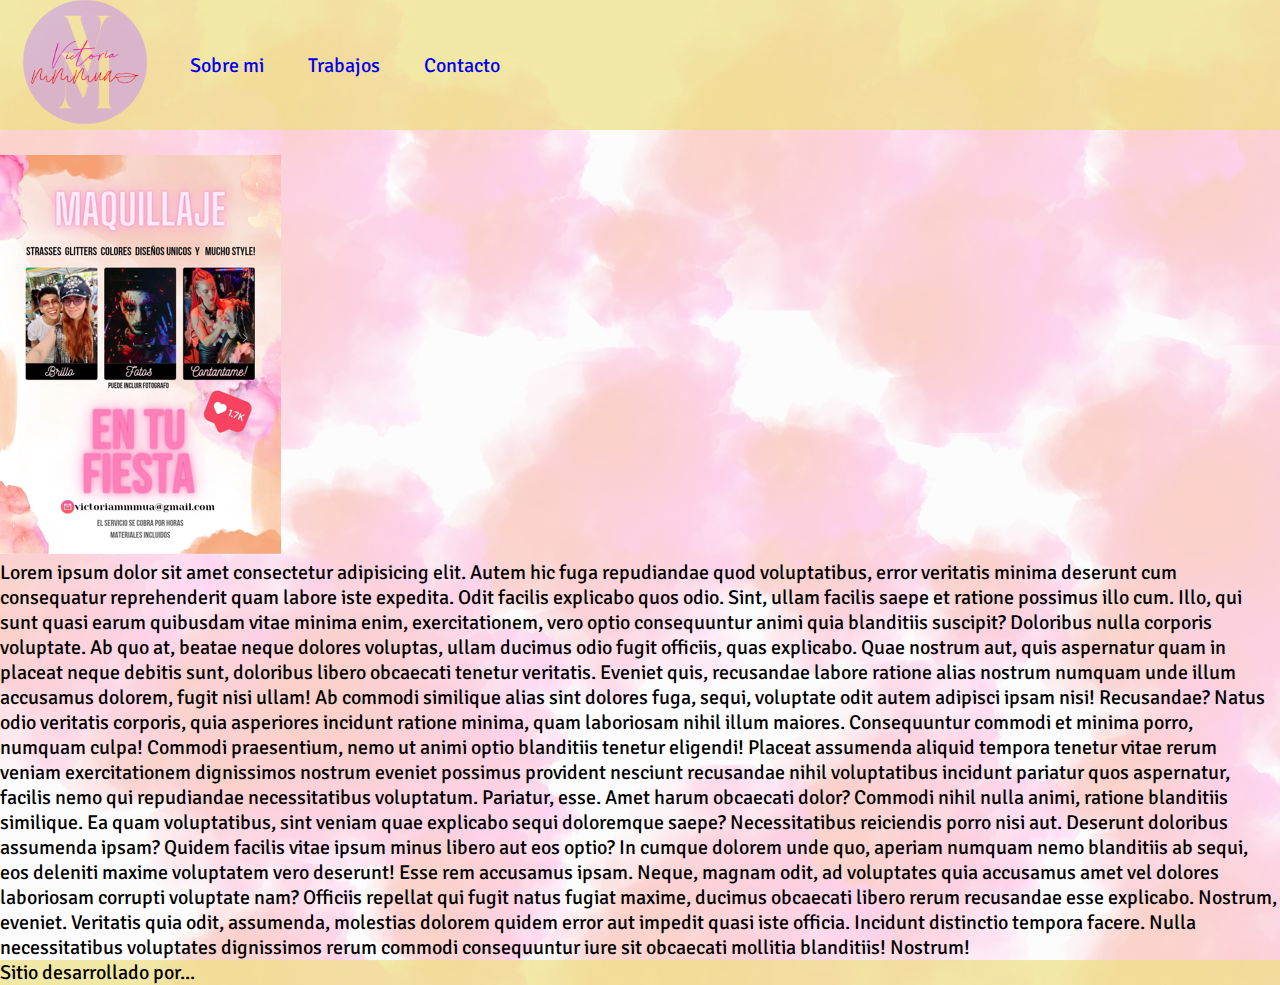
==== Index.html @ 87ef768c "primer repositorio" ====
<!DOCTYPE html>
<html lang="en">
<head>
    <meta charset="UTF-8">
    <meta http-equiv="X-UA-Compatible" content="IE=edge">
    <meta name="viewport" content="width=device-width, initial-scale=1.0">
    <title>Victoria Mmmua</title>
    <link rel="shortcut icon" href="./Images/Flaticon.png" type="image/x-icon">
    <link rel="stylesheet" href="./CSS.css" type="text/css">
    <link rel="preconnect" href="https://fonts.googleapis.com">
    <link rel="preconnect" href="https://fonts.gstatic.com" crossorigin>
    <link href="https://fonts.googleapis.com/css2?family=Signika&display=swap" rel="stylesheet">

</head>
<body>
    <header class="header">

        <div class="logo">
            <img src="./Images/Logo Victoria Mmmua.png" alt="Logo Victoria Mmmua">
        </div>
        <nav>
            <a class="nav-links" href="Sobre mi.html">Sobre mi</a>
            <a class="nav-links" href="Trabajos.html">Trabajos</a>
            <a class="nav-links" href="Contacto.html">Contacto</a>
        </nav>

       
    </header>
    <main>
        <br>
        <img src="Images/Index/Banner landing.PNG" alt="banner">
       <br>
        <p>Lorem ipsum dolor sit amet consectetur adipisicing elit. Autem hic fuga repudiandae quod voluptatibus, error veritatis minima deserunt cum consequatur reprehenderit quam labore iste expedita. Odit facilis explicabo quos odio.
       Sint, ullam facilis saepe et ratione possimus illo cum. Illo, qui sunt quasi earum quibusdam vitae minima enim, exercitationem, vero optio consequuntur animi quia blanditiis suscipit? Doloribus nulla corporis voluptate.
       Ab quo at, beatae neque dolores voluptas, ullam ducimus odio fugit officiis, quas explicabo. Quae nostrum aut, quis aspernatur quam in placeat neque debitis sunt, doloribus libero obcaecati tenetur veritatis.
       Eveniet quis, recusandae labore ratione alias nostrum numquam unde illum accusamus dolorem, fugit nisi ullam! Ab commodi similique alias sint dolores fuga, sequi, voluptate odit autem adipisci ipsam nisi! Recusandae?
       Natus odio veritatis corporis, quia asperiores incidunt ratione minima, quam laboriosam nihil illum maiores. Consequuntur commodi et minima porro, numquam culpa! Commodi praesentium, nemo ut animi optio blanditiis tenetur eligendi!
       Placeat assumenda aliquid tempora tenetur vitae rerum veniam exercitationem dignissimos nostrum eveniet possimus provident nesciunt recusandae nihil voluptatibus incidunt pariatur quos aspernatur, facilis nemo qui repudiandae necessitatibus voluptatum. Pariatur, esse.
       Amet harum obcaecati dolor? Commodi nihil nulla animi, ratione blanditiis similique. Ea quam voluptatibus, sint veniam quae explicabo sequi doloremque saepe? Necessitatibus reiciendis porro nisi aut. Deserunt doloribus assumenda ipsam?
       Quidem facilis vitae ipsum minus libero aut eos optio? In cumque dolorem unde quo, aperiam numquam nemo blanditiis ab sequi, eos deleniti maxime voluptatem vero deserunt! Esse rem accusamus ipsam.
       Neque, magnam odit, ad voluptates quia accusamus amet vel dolores laboriosam corrupti voluptate nam? Officiis repellat qui fugit natus fugiat maxime, ducimus obcaecati libero rerum recusandae esse explicabo. Nostrum, eveniet.
       Veritatis quia odit, assumenda, molestias dolorem quidem error aut impedit quasi iste officia. Incidunt distinctio tempora facere. Nulla necessitatibus voluptates dignissimos rerum commodi consequuntur iure sit obcaecati mollitia blanditiis! Nostrum!</p>
    </main>
    <footer>
                

        </nav>
        <p>Sitio desarrollado por... </p>
    </footer>
    
</body>
</html>
---- CSS.css ----
*{
    margin: 0;
    padding: 0;
    box-sizing: border-box;
    font-family: 'Signika', sans-serif;
    font-size: 20px;
}

.header .logo{
    cursor: pointer;
}

.header{
    background-color: #eee082b4;
    color: black;
    padding:10px, 10%;
    display: flex;
    justify-content:first baseline;
    align-items: center;
    height: 130px;
}

.header .logo img{
    height: 170px;
    width: auto;
    transition: all 0.3s;
}
.header .logo img:hover{
    transform: scale(1.2);
}


.header:visited{
    color:rgb(242, 196, 128);
}
.header:active{
    background-color:rgba(209, 95, 95, 0.74);
}
.header .nav-links{
    display: inline-block;
    padding: 0 20px;
    font-size: 700;
    text-decoration: none;
}
.header .nav-links:hover{
    transform: scale(1.1);
}
body{
  background-image: url('./Images/background.jpg');
}
footer{
    background-color: #eee082b4;
}

footer a{
    text-decoration: none;
    padding: 10px;
}
footer nav{
    display: inline;   
    width: 50%;
    margin: 0 auto;
}
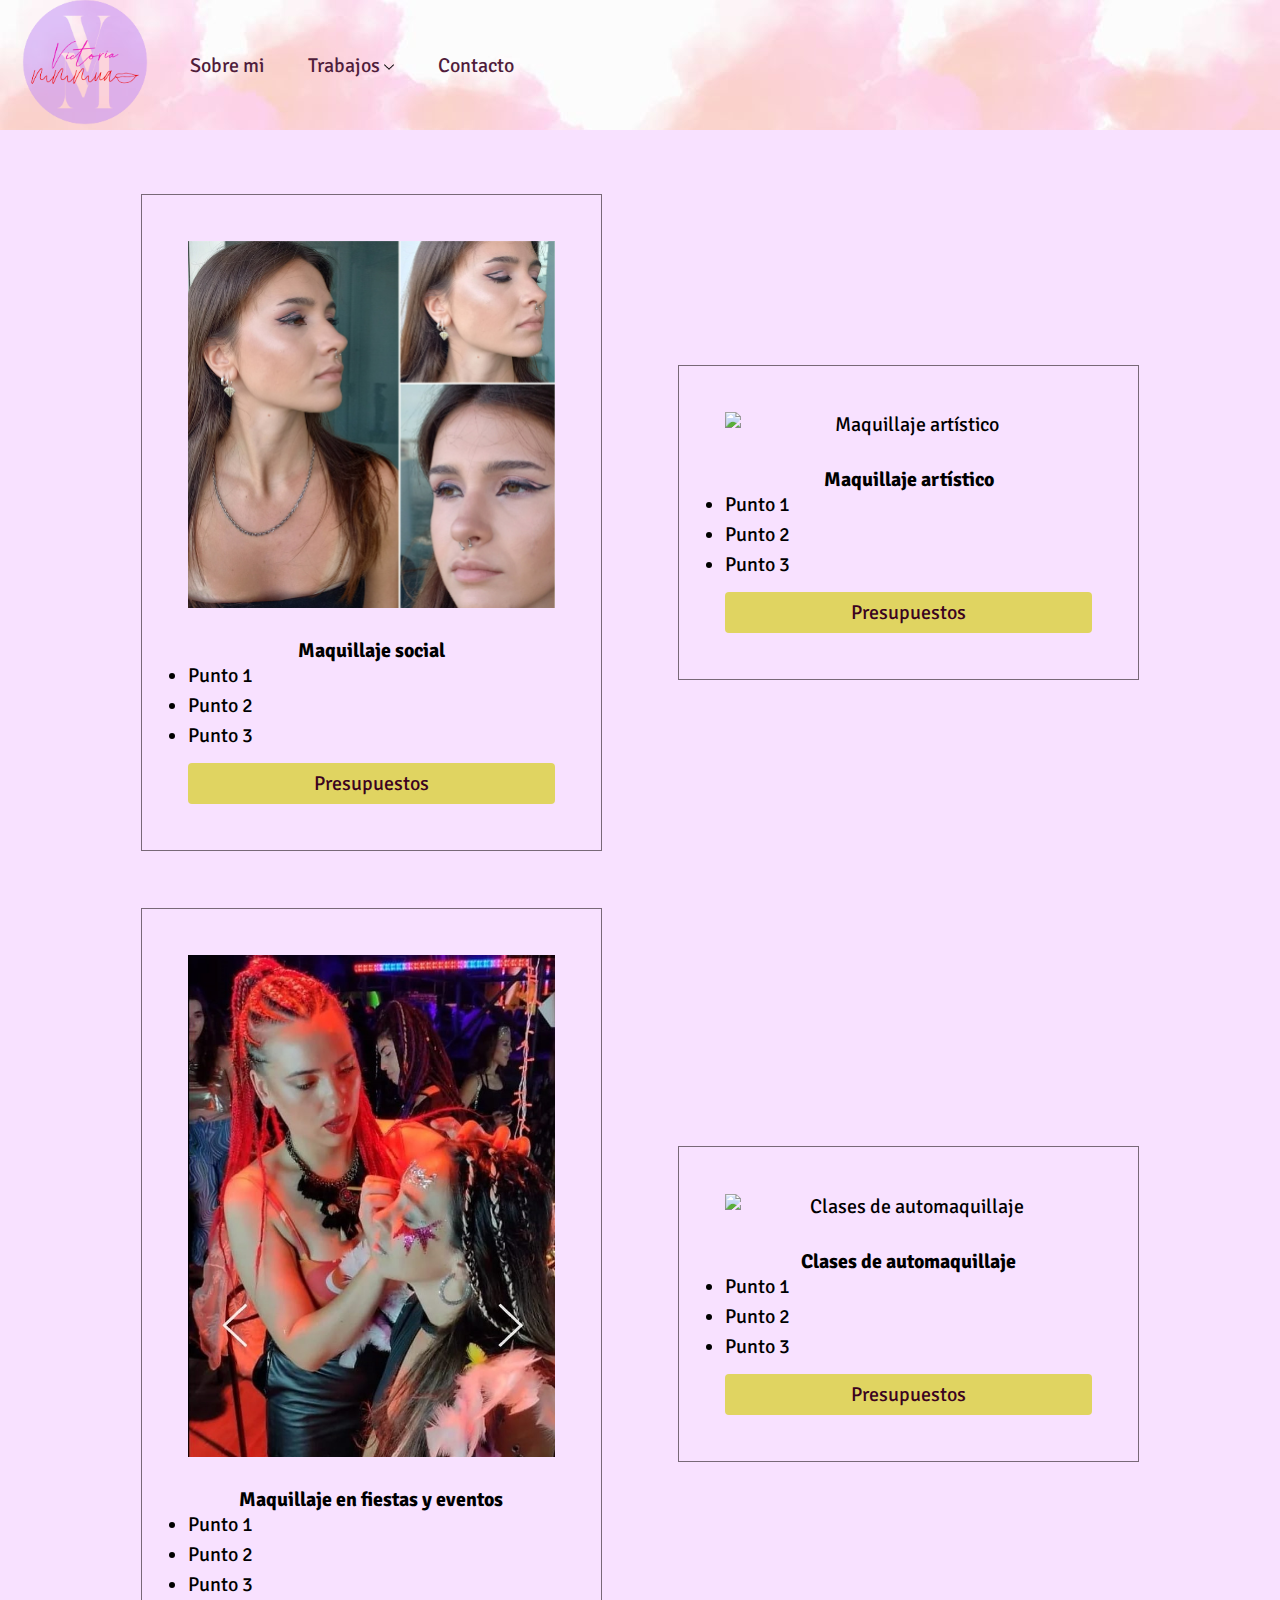
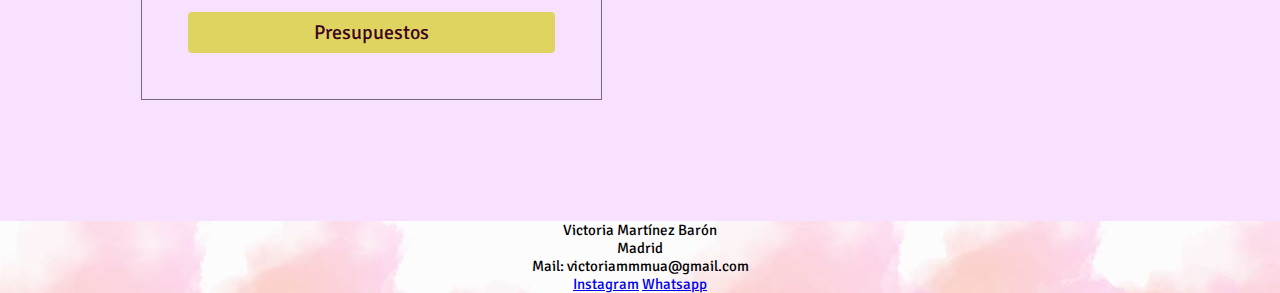
==== commit 646fb19a: "sitio al 22/5" ====
--- a/Index.html
+++ b/Index.html
@@ -7,46 +7,100 @@
     <title>Victoria Mmmua</title>
     <link rel="shortcut icon" href="./Images/Flaticon.png" type="image/x-icon">
     <link rel="stylesheet" href="./CSS.css" type="text/css">
+
     <link rel="preconnect" href="https://fonts.googleapis.com">
     <link rel="preconnect" href="https://fonts.gstatic.com" crossorigin>
-    <link href="https://fonts.googleapis.com/css2?family=Signika&display=swap" rel="stylesheet">
+    <link href="https://fonts.googleapis.com/css2?family=Playfair+Display:ital,wght@1,500&family=Signika&display=swap" rel="stylesheet">
+
+    <link rel="preconnect" href="https://fonts.googleapis.com">
+<link rel="preconnect" href="https://fonts.gstatic.com" crossorigin>
+<link href="https://fonts.googleapis.com/css2?family=Playfair+Display:ital,wght@1,500&family=Signika&display=swap" rel="stylesheet">
 
 </head>
 <body>
     <header class="header">
-
-        <div class="logo">
+        <a class="logo" href="./Index.html">
             <img src="./Images/Logo Victoria Mmmua.png" alt="Logo Victoria Mmmua">
-        </div>
+        </a>
         <nav>
             <a class="nav-links" href="Sobre mi.html">Sobre mi</a>
-            <a class="nav-links" href="Trabajos.html">Trabajos</a>
+            <div class="dropdown">
+                <a class="nav-links" href="./Trabajos.html">Trabajos <img class="img" src="./Images/Trabajos/abajo.png" alt=""> </a>
+                <div class="dropdown-content">
+                    <a href="./Trabajos.html#domicilio">Social</a>
+                    <a href="./Trabajos.html#artistico">Artístico</a>
+                    <a href="./Trabajos.html#cine">Cine</a>
+                    <a href="./Trabajos.html#Teatro" >Teatro</a>
+                    <a href="./Trabajos.html#producciones">Producciones</a>
+                </div>
+            </div>
             <a class="nav-links" href="Contacto.html">Contacto</a>
         </nav>
-
-       
     </header>
     <main>
-        <br>
-        <img src="Images/Index/Banner landing.PNG" alt="banner">
-       <br>
-        <p>Lorem ipsum dolor sit amet consectetur adipisicing elit. Autem hic fuga repudiandae quod voluptatibus, error veritatis minima deserunt cum consequatur reprehenderit quam labore iste expedita. Odit facilis explicabo quos odio.
-       Sint, ullam facilis saepe et ratione possimus illo cum. Illo, qui sunt quasi earum quibusdam vitae minima enim, exercitationem, vero optio consequuntur animi quia blanditiis suscipit? Doloribus nulla corporis voluptate.
-       Ab quo at, beatae neque dolores voluptas, ullam ducimus odio fugit officiis, quas explicabo. Quae nostrum aut, quis aspernatur quam in placeat neque debitis sunt, doloribus libero obcaecati tenetur veritatis.
-       Eveniet quis, recusandae labore ratione alias nostrum numquam unde illum accusamus dolorem, fugit nisi ullam! Ab commodi similique alias sint dolores fuga, sequi, voluptate odit autem adipisci ipsam nisi! Recusandae?
-       Natus odio veritatis corporis, quia asperiores incidunt ratione minima, quam laboriosam nihil illum maiores. Consequuntur commodi et minima porro, numquam culpa! Commodi praesentium, nemo ut animi optio blanditiis tenetur eligendi!
-       Placeat assumenda aliquid tempora tenetur vitae rerum veniam exercitationem dignissimos nostrum eveniet possimus provident nesciunt recusandae nihil voluptatibus incidunt pariatur quos aspernatur, facilis nemo qui repudiandae necessitatibus voluptatum. Pariatur, esse.
-       Amet harum obcaecati dolor? Commodi nihil nulla animi, ratione blanditiis similique. Ea quam voluptatibus, sint veniam quae explicabo sequi doloremque saepe? Necessitatibus reiciendis porro nisi aut. Deserunt doloribus assumenda ipsam?
-       Quidem facilis vitae ipsum minus libero aut eos optio? In cumque dolorem unde quo, aperiam numquam nemo blanditiis ab sequi, eos deleniti maxime voluptatem vero deserunt! Esse rem accusamus ipsam.
-       Neque, magnam odit, ad voluptates quia accusamus amet vel dolores laboriosam corrupti voluptate nam? Officiis repellat qui fugit natus fugiat maxime, ducimus obcaecati libero rerum recusandae esse explicabo. Nostrum, eveniet.
-       Veritatis quia odit, assumenda, molestias dolorem quidem error aut impedit quasi iste officia. Incidunt distinctio tempora facere. Nulla necessitatibus voluptates dignissimos rerum commodi consequuntur iure sit obcaecati mollitia blanditiis! Nostrum!</p>
+
+            <div class="container">
+              <div class="box">
+                <img src="./Images/Trabajos/A domicilio/A domicilio - Victoria Mmmua - 7.PNG" alt="Maquillaje social">
+                <h2>Maquillaje social</h2>
+                <ul>
+                  <li>Punto 1</li>
+                  <li>Punto 2</li>
+                  <li>Punto 3</li>
+                </ul>
+                <a href="pagina-presupuestos.html" class="btn-presupuesto">Presupuestos</a>
+              </div>
+              
+              <div class="box">
+                <img src="ruta-de-la-imagen-artistico.jpg" alt="Maquillaje artístico">
+                <h2>Maquillaje artístico</h2>
+                <ul>
+                  <li>Punto 1</li>
+                  <li>Punto 2</li>
+                  <li>Punto 3</li>
+                </ul>
+                <a href="pagina-presupuestos.html" class="btn-presupuesto">Presupuestos</a>
+              </div>
+              
+              <div class="box">
+                <img src="./Images/Index/Victoria Mmmua - Eventos.jpg" alt="Maquillaje en fiestas y eventos">
+                <h2>Maquillaje en fiestas y eventos</h2>
+                <ul>
+                  <li>Punto 1</li>
+                  <li>Punto 2</li>
+                  <li>Punto 3</li>
+                </ul>
+                <a href="pagina-presupuestos.html" class="btn-presupuesto">Presupuestos</a>
+              </div>
+              
+              <div class="box">
+                <img src="ruta-de-la-imagen-clases.jpg" alt="Clases de automaquillaje">
+                <h2>Clases de automaquillaje</h2>
+                <ul>
+                  <li>Punto 1</li>
+                  <li>Punto 2</li>
+                  <li>Punto 3</li>
+                </ul>
+                <a href="pagina-presupuestos.html" class="btn-presupuesto">Presupuestos</a>
+              </div>
+            </div>
+
+          
     </main>
     <footer>
-                
-
-        </nav>
-        <p>Sitio desarrollado por... </p>
-    </footer>
+      <div>
+          <p class="firma">Victoria Martínez Barón
+              <br>
+              Madrid
+              <br>
+              Mail: victoriammmua@gmail.com
+          </p>
+          <nav  class="firma">
+          <a href="https://www.instagram.com/victoriammmua/?igshid=NTc4MTIwNjQ2YQ%3D%3D"  class="firma">Instagram</a>
+          <a href="./https://api.whatsapp.com/send?phone=34671219505&text=Hola!%20Necesito%20el%20presupuesto%20de%20mi%20maquillaje%20y%20peinado"  class="firma">Whatsapp</a>
+          </nav>
+      </div>
+  </footer>
     
 </body>
 </html>--- a/CSS.css
+++ b/CSS.css
@@ -12,7 +12,8 @@
 }
 
 .header{
-    background-color: #eee082b4;
+    background-image: url('./Images/background.jpg');
+    
     color: black;
     padding:10px, 10%;
     display: flex;
@@ -20,6 +21,7 @@
     align-items: center;
     height: 130px;
 }
+
 
 .header .logo img{
     height: 170px;
@@ -32,34 +34,265 @@
 
 
 .header:visited{
-    color:rgb(242, 196, 128);
+    color:rgb(12, 11, 12);
 }
 .header:active{
-    background-color:rgba(209, 95, 95, 0.74);
+    background-color:rgba(5, 2, 2, 0.445);
 }
 .header .nav-links{
     display: inline-block;
     padding: 0 20px;
     font-size: 700;
     text-decoration: none;
+    color: rgb(80, 29, 60);
+}
+.header .nav-links .img{
+    height: 10px;
+    width: 10px;
 }
 .header .nav-links:hover{
     transform: scale(1.1);
 }
+
+/* desplegable de trabajos:*/
+.header .dropdown {
+    position: relative;
+    display: inline-block;
+}
+
+.header .dropdown-content {
+    display: none;
+    position: absolute;
+    background-color: #f9f9f9;
+    min-width: 160px;
+    box-shadow: 0 8px 16px 0 rgba(0,0,0,0.2);
+    z-index: 1;
+}
+
+.header .dropdown:hover .dropdown-content {
+    display: block;
+}
+
+.header .dropdown-content a {
+    color: black;
+    padding: 12px 16px;
+    text-decoration: none;
+    display: block;
+}
+
+.header .dropdown-content a:hover {
+    background-color: #f1f1f1;
+}
+
+
+
+
 body{
-  background-image: url('./Images/background.jpg');
+
+  background-color: #f5d5ffb4;
 }
 footer{
-    background-color: #eee082b4;
-}
-
-footer a{
+    background-image: url('./Images/background.jpg');
+    width: 100%;
+    margin: 0% auto;
+}
+/* cajas del index*/
+.container {
+    display: flex;
+    flex-wrap: wrap;
+    justify-content:space-evenly;
+    align-items:center;
+    padding: 5%;
+    
+  }
+  
+  .box {
+    width: calc(50% - 10%); 
+    margin-bottom: 5%;
+    border: 1.5px solid #08000088;
+    padding: 4%;
+    text-align: center;
+    display: flex;
+    flex-direction: column;
+  }
+  
+  @media (max-width: 768px) {
+    .box {
+      width: 100%;
+    }
+  }
+  
+  
+  .box img {
+    width: 100%;
+    height: auto;
+    object-fit: cover;
+    margin-bottom: 30px;
+  }
+  
+ 
+  .box ul {
+    text-align: left;
+    margin-bottom: 10px;
+  }
+  
+  .box ul li {
+    margin-bottom: 5px;
+  }
+  
+  .btn-presupuesto {
+    display: inline-block;
+    padding: 8px 16px;
+    background-color: #e0d461;
+    color: #3b031f;
     text-decoration: none;
+    border-radius: 4px;
+    transition: transform 0.3s;
+  }
+  
+  .btn-presupuesto:hover {
+    transform: scale(1.1);
+  }
+  
+
+   /*trabajos */
+.layout-container{
+    display: flex;
+    flex-direction: column;
+   }
+
+.domicilio{
+    display: flex;
+    justify-content: space-evenly;
+    padding: 6% 10% 5% 10%;
+    width: 100%;
+}
+
+.artistico{
+    display: flex;
+    justify-content: space-evenly;
+    padding: 6% 10% 5% 10%;
+    width: 100%;
+}
+
+.descripción{
+    text-align: justify;
+    padding: 0% 10% 0% 10%;
+    margin: auto;
+}
+.progresión{
+    display: flex;
+    justify-content: space-evenly;
+    padding: 6% 10% 5% 10%;
+}
+.teatro{
+    display: flex;
+    justify-content: space-evenly;
+    padding: 6% 10% 5% 10%;
+    width: 100%;
+}
+
+.producción{
+    display: flex;
+    justify-content: space-evenly;
+    padding: 6% 10% 5% 10%;
+}
+
+.fieras{
+    display: flex;
+    justify-content: space-evenly;
+    padding: 6% 10% 8% 10%;
+}
+
+.carousel {
+  width: 100%;
+  overflow: hidden;
+}
+
+.carousel-inner {
+  display: flex;
+  padding-left: 80px;
+  transition: transform 0.5s ease-in-out;
+}
+
+.slider-item{
+    width: 350px;
+    height: 350px;
+    display: none;
+}
+.slider-item:hover{
+    transform: scale(1.3);
+}
+
+.botón{
+    background-color: white;
+    border: 0px;
+    float: right;
+}
+
+.botón:hover{
+    transform: scale(1.1);
+}
+
+.next{
+    width: 25px;
+    height: auto;
+}
+
+.carousel-inner img.active {
+  display: block;
+}
+
+
+
+/* grid de página SObre MI*/
+.grid-layout{
+    height: auto;
+    width: auto;
+    display: grid;
+    grid-template-areas: 'encabezado encabezado encabezado'
+                         'sobre sobre foto';
+    grid-template-columns: repeat(auto-fill, minmax(20rem, 1fr));
+}
+
+.encabezado{
+    grid-area: encabezado;
+    padding: 70px;
+    text-align: center;
+}
+
+.sobre-mi{
+grid-area: sobre;
+padding: 5%;
+text-align:left;
+}
+.foto{
+    grid-area: foto;
+    display: flex;
+    justify-content:center;
     padding: 10px;
-}
-footer nav{
-    display: inline;   
-    width: 50%;
-    margin: 0 auto;
-}
-
+    margin: auto;
+}
+.sobreimg{
+    width: auto;
+    height: 530px ;
+    display: block;
+    margin: auto;
+    position: relative;
+}
+
+
+h3 {
+    font-family: 'Signika', sans-serif;
+    line-height: 30px;
+    font-style:oblique;
+    
+}
+
+/* Footer*/
+.firma{
+    
+font-family: 'Signika', sans-serif;
+    font-size: 15px;
+    text-align: center;
+}
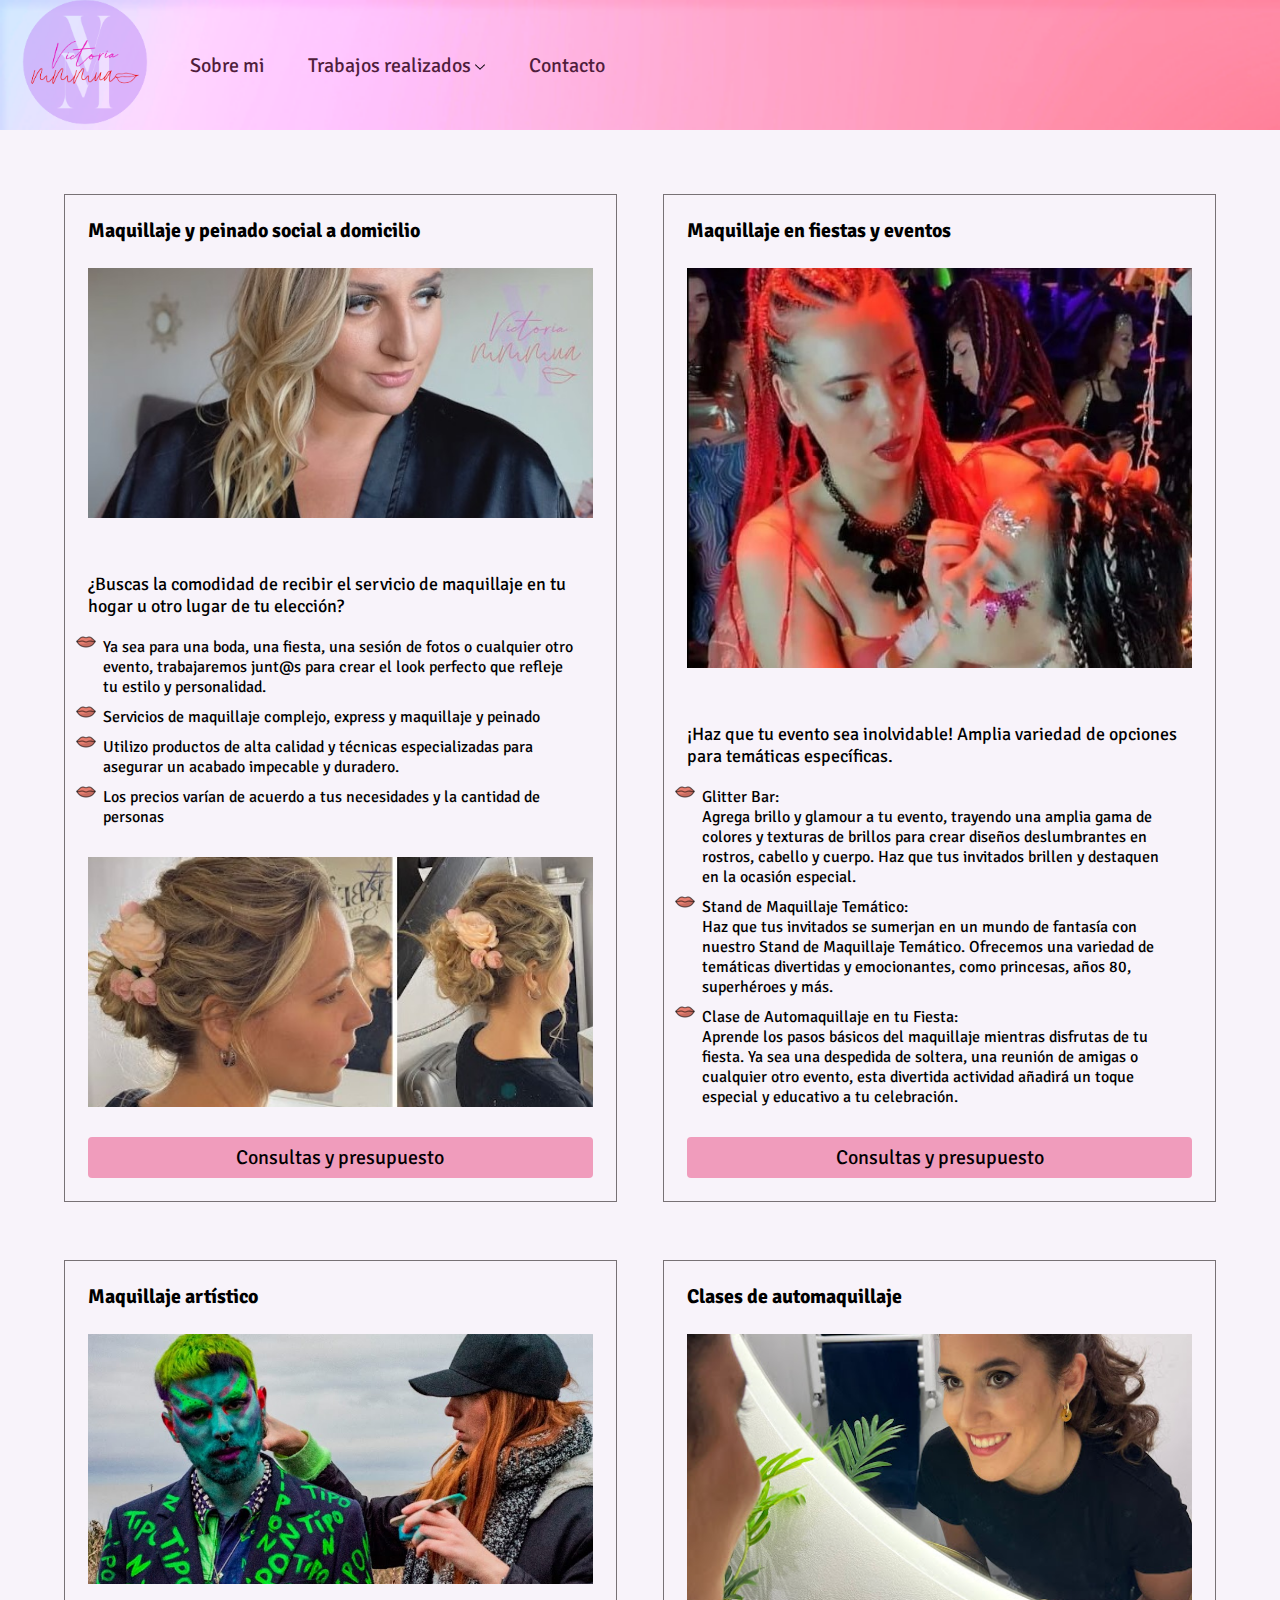
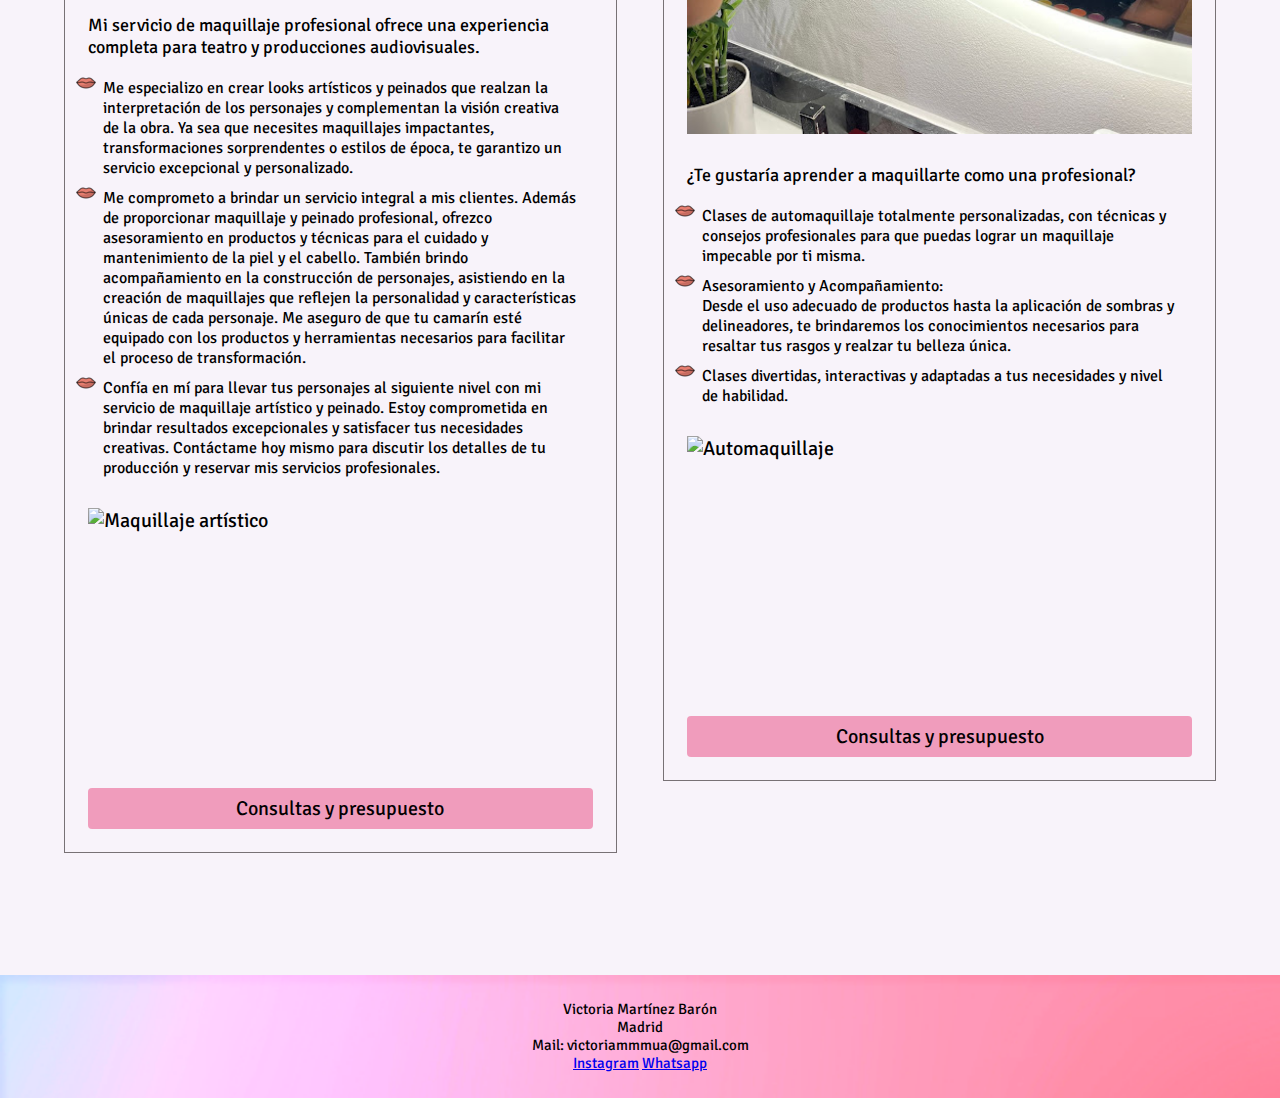
==== commit 6b329fbf: "Sitio con index completo y contacto" ====
--- a/Index.html
+++ b/Index.html
@@ -25,7 +25,7 @@
         <nav>
             <a class="nav-links" href="Sobre mi.html">Sobre mi</a>
             <div class="dropdown">
-                <a class="nav-links" href="./Trabajos.html">Trabajos <img class="img" src="./Images/Trabajos/abajo.png" alt=""> </a>
+                <a class="nav-links" href="./Trabajos.html">Trabajos realizados <img class="img" src="./Images/Trabajos/abajo.png" alt=""> </a>
                 <div class="dropdown-content">
                     <a href="./Trabajos.html#domicilio">Social</a>
                     <a href="./Trabajos.html#artistico">Artístico</a>
@@ -41,48 +41,74 @@
 
             <div class="container">
               <div class="box">
-                <img src="./Images/Trabajos/A domicilio/A domicilio - Victoria Mmmua - 7.PNG" alt="Maquillaje social">
-                <h2>Maquillaje social</h2>
+                <h2>Maquillaje y peinado social a domicilio</h2>
+                <br>
+                <img src="./Images/Index/social.jpg" alt="Maquillaje social">
+                <br>               
+                <p>¿Buscas la comodidad de recibir el servicio de maquillaje en tu hogar u otro lugar de tu elección?</p>
                 <ul>
-                  <li>Punto 1</li>
-                  <li>Punto 2</li>
-                  <li>Punto 3</li>
+                  <li>Ya sea para una boda, una fiesta, una sesión de fotos o cualquier otro evento, trabajaremos junt@s para crear el look perfecto que refleje tu estilo y personalidad.</li>
+                  <li>Servicios de maquillaje complejo, express y maquillaje y peinado</li>
+                  <li>Utilizo productos de alta calidad y técnicas especializadas para asegurar un acabado impecable y duradero.</li>
+                  <li>Los precios varían de acuerdo a tus necesidades y la cantidad de personas</li>
                 </ul>
-                <a href="pagina-presupuestos.html" class="btn-presupuesto">Presupuestos</a>
+                <img src="./Images/Index/peinado.jpg" alt="Maquillaje social">
+                <a href="pagina-presupuestos.html" class="btn-presupuesto">Consultas y presupuesto</a>
+              </div>
+
+              <div class="box">
+                <h2>Maquillaje en fiestas y eventos</h2>
+                <br>
+                <img class="foto2" src="./Images/Index/Victoria Mmmua - Eventos.jpg" alt="Maquillaje en fiestas y eventos">
+                <br>
+                <p>¡Haz que tu evento sea inolvidable! Amplia variedad de opciones para temáticas específicas. </p>
+                <ul>
+                  <li>Glitter Bar: <br>
+                  Agrega brillo y glamour a tu evento, trayendo una amplia gama de colores y texturas de brillos para crear diseños deslumbrantes en rostros, cabello y cuerpo. Haz que tus invitados brillen y destaquen en la ocasión especial.</li>
+                  <li>Stand de Maquillaje Temático: <br>
+                    Haz que tus invitados se sumerjan en un mundo de fantasía con nuestro Stand de Maquillaje Temático. Ofrecemos una variedad de temáticas divertidas y emocionantes, como princesas, años 80, superhéroes y más.</li>
+                  <li>Clase de Automaquillaje en tu Fiesta: <br>
+                    Aprende los pasos básicos del maquillaje mientras disfrutas de tu fiesta. Ya sea una despedida de soltera, una reunión de amigas o cualquier otro evento, esta divertida actividad añadirá un toque especial y educativo a tu celebración.</li>
+                </ul>
+                <a href="pagina-presupuestos.html" class="btn-presupuesto">Consultas y presupuesto</a>
               </div>
               
               <div class="box">
-                <img src="ruta-de-la-imagen-artistico.jpg" alt="Maquillaje artístico">
                 <h2>Maquillaje artístico</h2>
+                <br>
+                <img src="./Images/Index/artístico.jpg" alt="Maquillaje artístico">
+                <p>Mi servicio de maquillaje profesional ofrece una experiencia completa para teatro y producciones audiovisuales.</p>
                 <ul>
-                  <li>Punto 1</li>
-                  <li>Punto 2</li>
-                  <li>Punto 3</li>
+                  <li>Me especializo en crear looks artísticos y peinados que realzan la interpretación de los personajes y complementan la visión creativa de la obra. Ya sea que necesites maquillajes impactantes, transformaciones sorprendentes o estilos de época, te garantizo un servicio excepcional y personalizado.</li>
+                  <li>Me comprometo a brindar un servicio integral a mis clientes. Además de proporcionar maquillaje y peinado profesional, ofrezco asesoramiento en productos y técnicas para el cuidado y mantenimiento de la piel y el cabello. También brindo acompañamiento en la construcción de personajes, asistiendo en la creación de maquillajes que reflejen la personalidad y características únicas de cada personaje. Me aseguro de que tu camarín esté equipado con los productos y herramientas necesarios para facilitar el proceso de transformación.</li>
+                  <li>Confía en mí para llevar tus personajes al siguiente nivel con mi servicio de maquillaje artístico y peinado. Estoy comprometida en brindar resultados excepcionales y satisfacer tus necesidades creativas. Contáctame hoy mismo para discutir los detalles de tu producción y reservar mis servicios profesionales.</li>
                 </ul>
-                <a href="pagina-presupuestos.html" class="btn-presupuesto">Presupuestos</a>
+                <img src="./Images/Index/artístico2.jpg" alt="Maquillaje artístico">
+
+                <a href="pagina-presupuestos.html" class="btn-presupuesto">Consultas y presupuesto</a>
               </div>
+
               
               <div class="box">
-                <img src="./Images/Index/Victoria Mmmua - Eventos.jpg" alt="Maquillaje en fiestas y eventos">
-                <h2>Maquillaje en fiestas y eventos</h2>
+
+                <h2>Clases de automaquillaje</h2>
+                <br>
+                <img class="foto2" src="./Images/Index/clase automaquillaje.jpg" alt="Clases de automaquillaje">
+                
+                <p>¿Te gustaría aprender a maquillarte como una profesional? </p>
                 <ul>
-                  <li>Punto 1</li>
-                  <li>Punto 2</li>
-                  <li>Punto 3</li>
+                  <li>Clases de automaquillaje totalmente personalizadas, con técnicas y consejos profesionales para que puedas lograr un maquillaje impecable por ti misma.</li>
+                  <li>Asesoramiento y Acompañamiento:
+                    <br>
+                    Desde el uso adecuado de productos hasta la aplicación de sombras y delineadores, te brindaremos los conocimientos necesarios para resaltar tus rasgos y realzar tu belleza única.</li>
+                  <li>Clases divertidas, interactivas y adaptadas a tus necesidades y nivel de habilidad.</li>
                 </ul>
-                <a href="pagina-presupuestos.html" class="btn-presupuesto">Presupuestos</a>
+                <img src="./Images/Index/artístico2.jpg" alt="Automaquillaje">
+
+                <a href="pagina-presupuestos.html" class="btn-presupuesto">Consultas y presupuesto</a>
               </div>
+
               
-              <div class="box">
-                <img src="ruta-de-la-imagen-clases.jpg" alt="Clases de automaquillaje">
-                <h2>Clases de automaquillaje</h2>
-                <ul>
-                  <li>Punto 1</li>
-                  <li>Punto 2</li>
-                  <li>Punto 3</li>
-                </ul>
-                <a href="pagina-presupuestos.html" class="btn-presupuesto">Presupuestos</a>
-              </div>
             </div>
 
           
--- a/CSS.css
+++ b/CSS.css
@@ -7,12 +7,12 @@
     font-size: 20px;
 }
 
-.header .logo{
-    cursor: pointer;
-}
 
 .header{
-    background-image: url('./Images/background.jpg');
+    background-image: url('./Images/backgound.PNG');
+    background-repeat: no-repeat;
+    background-size: 100%;
+
     
     color: black;
     padding:10px, 10%;
@@ -54,7 +54,8 @@
     transform: scale(1.1);
 }
 
-/* desplegable de trabajos:*/
+/* barra navegación - desplegable de trabajos:*/
+
 .header .dropdown {
     position: relative;
     display: inline-block;
@@ -63,7 +64,7 @@
 .header .dropdown-content {
     display: none;
     position: absolute;
-    background-color: #f9f9f9;
+    background-color: #f8c1e3;
     min-width: 160px;
     box-shadow: 0 8px 16px 0 rgba(0,0,0,0.2);
     z-index: 1;
@@ -81,51 +82,67 @@
 }
 
 .header .dropdown-content a:hover {
-    background-color: #f1f1f1;
+    background-color: #fbf2fc;
 }
 
 
 
 
 body{
-
-  background-color: #f5d5ffb4;
+    background-color: #f8f3fa;
+
 }
 footer{
-    background-image: url('./Images/background.jpg');
+    background-image: url('./Images/backgound.PNG');
+    background-repeat: no-repeat;
+    background-size: 100%;
     width: 100%;
     margin: 0% auto;
-}
+    padding: 2%;
+}
+
+/* Footer*/
+.firma{
+    
+    font-family: 'Signika', sans-serif;
+        font-size: 15px;
+        text-align: center;
+    }
+
+    
 /* cajas del index*/
 .container {
     display: flex;
     flex-wrap: wrap;
-    justify-content:space-evenly;
-    align-items:center;
+    justify-content:space-between;
+    align-items:flex-start;
     padding: 5%;
     
   }
   
   .box {
-    width: calc(50% - 10%); 
+    width: calc(50% - 2%); 
+    height: auto;
     margin-bottom: 5%;
     border: 1.5px solid #08000088;
-    padding: 4%;
-    text-align: center;
+    padding: 2%;
+    text-align: left;
     display: flex;
     flex-direction: column;
   }
   
-  @media (max-width: 768px) {
-    .box {
-      width: 100%;
-    }
-  }
+
   
   
   .box img {
-    width: 100%;
-    height: auto;
+    width: auto;
+    height: 250px;
+    object-fit: cover;
+    margin-bottom: 30px;
+  }
+  .box .foto2{
+    width: auto;
+    height: 400px;
     object-fit: cover;
     margin-bottom: 30px;
   }
@@ -136,15 +153,22 @@
     margin-bottom: 10px;
   }
   
+  .box p{
+    font-size: 18px;
+  }
+
   .box ul li {
     margin-bottom: 5px;
-  }
-  
+    font-size: 16px;
+  }
+  .box a{
+    text-align: center;
+  }
   .btn-presupuesto {
     display: inline-block;
     padding: 8px 16px;
-    background-color: #e0d461;
-    color: #3b031f;
+    background-color: #f09cbc;
+    color: #030002;
     text-decoration: none;
     border-radius: 4px;
     transition: transform 0.3s;
@@ -156,6 +180,8 @@
   
 
    /*trabajos */
+
+
 .layout-container{
     display: flex;
     flex-direction: column;
@@ -219,6 +245,8 @@
     width: 350px;
     height: 350px;
     display: none;
+    cursor:pointer;
+
 }
 .slider-item:hover{
     transform: scale(1.3);
@@ -246,13 +274,14 @@
 
 
 /* grid de página SObre MI*/
+
+
 .grid-layout{
-    height: auto;
-    width: auto;
+
     display: grid;
-    grid-template-areas: 'encabezado encabezado encabezado'
-                         'sobre sobre foto';
-    grid-template-columns: repeat(auto-fill, minmax(20rem, 1fr));
+    grid-template-areas: 'encabezado encabezado'
+                        'sobre foto';
+    grid-template-columns: 2fr 1fr;
 }
 
 .encabezado{
@@ -279,6 +308,7 @@
     display: block;
     margin: auto;
     position: relative;
+    padding-bottom: 5%;
 }
 
 
@@ -289,10 +319,258 @@
     
 }
 
-/* Footer*/
-.firma{
-    
-font-family: 'Signika', sans-serif;
-    font-size: 15px;
-    text-align: center;
-}
+h4{
+    line-height: 25px;
+    font-style:normal;
+    font-weight: lighter;
+}
+
+ul{
+    padding: 3%;
+    list-style-image: url(./Images/Flaticon\ -\ pequeño.png)
+}
+
+
+/*Página con formulario de contacto*/
+.form-group {
+    margin-bottom: 20px;
+  }
+  
+  label {
+    display: block;
+    font-weight: bold;
+  }
+  
+  input,
+  textarea {
+    width: 100%;
+    padding: 10px;
+    border: 1px solid #ccc;
+    border-radius: 4px;
+  }
+  
+  button {
+    background-color: #4CAF50;
+    color: white;
+    padding: 10px 20px;
+    border: none;
+    border-radius: 4px;
+    cursor: pointer;
+  }
+  
+
+
+/* Estilos generales para otros tamaños de pantalla */
+/* ... */
+     /* Estilos para dispositivos móviles */
+    @media (max-width: 768px) {
+        /*Cajas de producto del Index*/
+
+        .box {
+            width: 90%;
+          }
+          .box ul {
+            text-align: left;
+            margin-bottom: 10px;
+            margin-left: 5px;
+          }
+
+         /*trabajos */
+        .layout-container{
+            display: flex;
+            flex-direction: column;
+            padding: 5px;
+        }
+
+        .descripción{
+            text-align: justify;
+            padding: 3%;
+            margin: 0%;
+            font-size: 15px;
+        }
+        .domicilio{
+            display: flex;
+            flex-direction: column;
+            justify-content:space-evenly;
+            padding: 3px;
+            width: 100%;
+        }
+
+        .artistico{
+            display: flex;
+            flex-direction: column;
+            justify-content:space-evenly;
+            padding: 3px;
+            width: 100%;
+        }
+
+
+        .progresión{
+            display: flex;
+            flex-direction: column;
+            justify-content:space-evenly;
+            padding: 3px;
+            width: 100%;
+        }
+        .teatro{
+            display: flex;
+            flex-direction: column;
+            justify-content:space-evenly;
+            padding: 3px;
+            width: 100%;
+        }
+
+        .producción{
+            display: flex;
+            flex-direction: column;
+            justify-content:space-evenly;
+            padding: 3px;
+            width: 100%;
+        }
+
+        .fieras{
+            display: flex;
+            flex-direction: column;
+            justify-content:space-evenly;
+            padding: 3px;
+            width: 100%;
+        }
+
+
+        .slider-item{
+            width: 350px;
+            height: 350px;
+            display: none;
+        }
+
+        .carousel-inner {
+            display: flex;
+            justify-content: center;
+            transition: transform 0.5s ease-in-out;
+            padding: 0%;
+        }
+        .slider-item:hover{
+            transform:none;
+        }
+    
+        /* grid area de página SObre Mi*/
+        .grid-layout{
+            display: flex;
+            flex-direction: column;
+        }
+
+        }
+
+/* Estilos para tablets */
+@media (min-width: 769px) and (max-width: 1024px) {
+ 
+ 
+ 
+    /*trabajos */
+
+
+    .layout-container{
+        display: flex;
+        flex-direction: column;
+        padding: 4%;
+    }
+
+    .descripción{
+        text-align: justify;
+        padding: 4%;
+        font-size: 15px;
+    }
+    .domicilio{
+        display: flex;
+        justify-content:space-evenly;
+        padding: 3px ;
+        width: 100%;
+    }
+
+    .artistico{
+        display: flex;
+        justify-content: space-evenly;
+        padding: 3px;
+        width: 100%;
+    }
+
+
+    .progresión{
+        display: flex;
+        justify-content: space-evenly;
+        padding: 3px;
+    }
+    .teatro{
+        display: flex;
+        justify-content: space-evenly;
+        padding: 3px;
+        width: 100%;
+    }
+
+    .producción{
+        display: flex;
+        justify-content: space-evenly;
+        padding: 3px;
+    }
+
+    .fieras{
+        display: flex;
+        justify-content: space-evenly;
+        padding: 3px;
+    }
+
+
+    .slider-item{
+        width: 300px;
+        height: 300px;
+        display: none;
+    }
+
+    .slider-item:hover{
+        transform:none;
+    }
+
+
+    /* grid de página SObre MI*/
+    .grid-layout{
+        display: grid;
+        grid-template-areas: 'encabezado encabezado'
+                            'sobre foto';
+        grid-template-columns: 2fr 1fr;
+    }
+    
+
+    .encabezado{
+        grid-area: encabezado;
+        padding: 2%;
+        text-align: center;
+        width: 100%;
+        height: auto;
+    }
+
+    .sobre-mi{
+    grid-area: sobre;
+    padding: 5%;
+    text-align:left;
+    }
+    .foto{
+        grid-area: foto;
+        display: flex;
+        justify-content:center;
+        padding: 10px;
+        margin: auto;
+    }
+    .sobreimg{
+        width: auto;
+        height: 530px ;
+        display: block;
+        margin: auto;
+        position: relative;
+    }
+
+        }
+        
+/* Estilos para pantallas de escritorio */
+@media (min-width: 1025px) {
+/* Estilos específicos para pantallas de escritorio */
+}
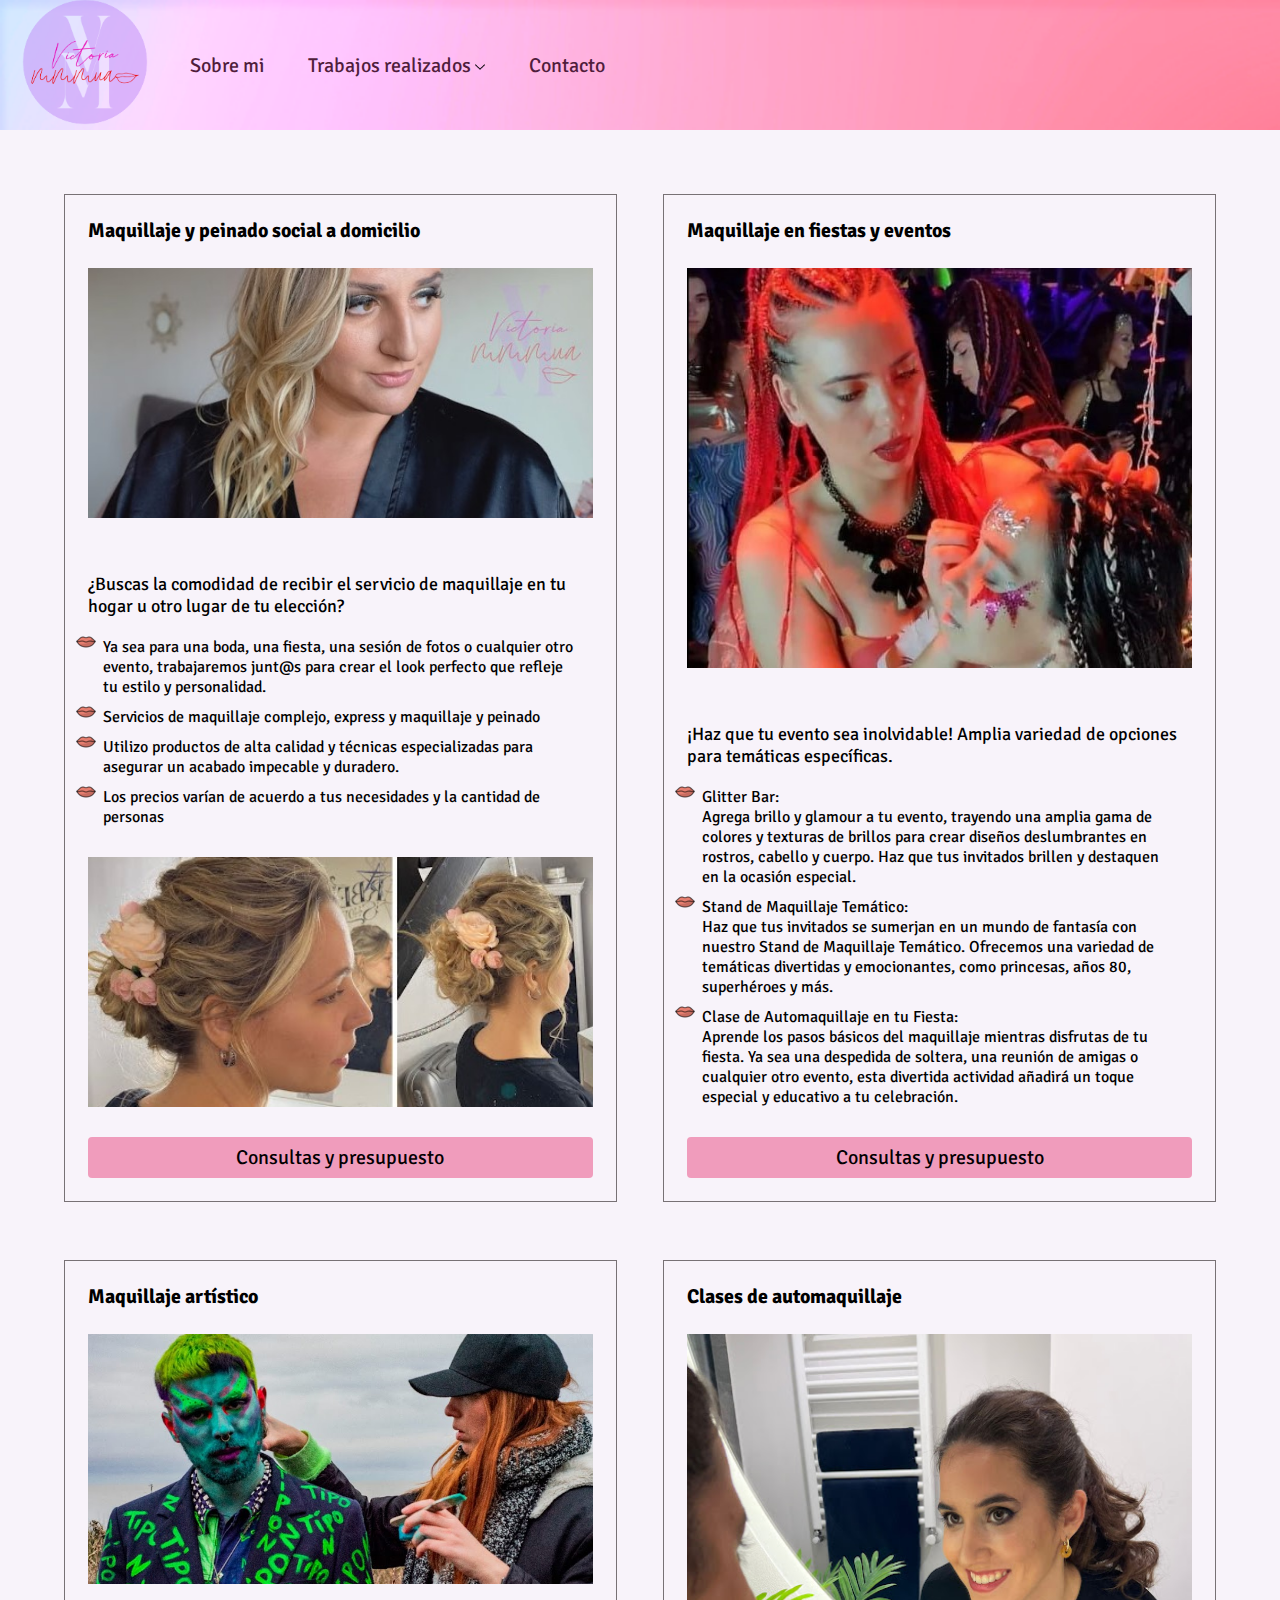
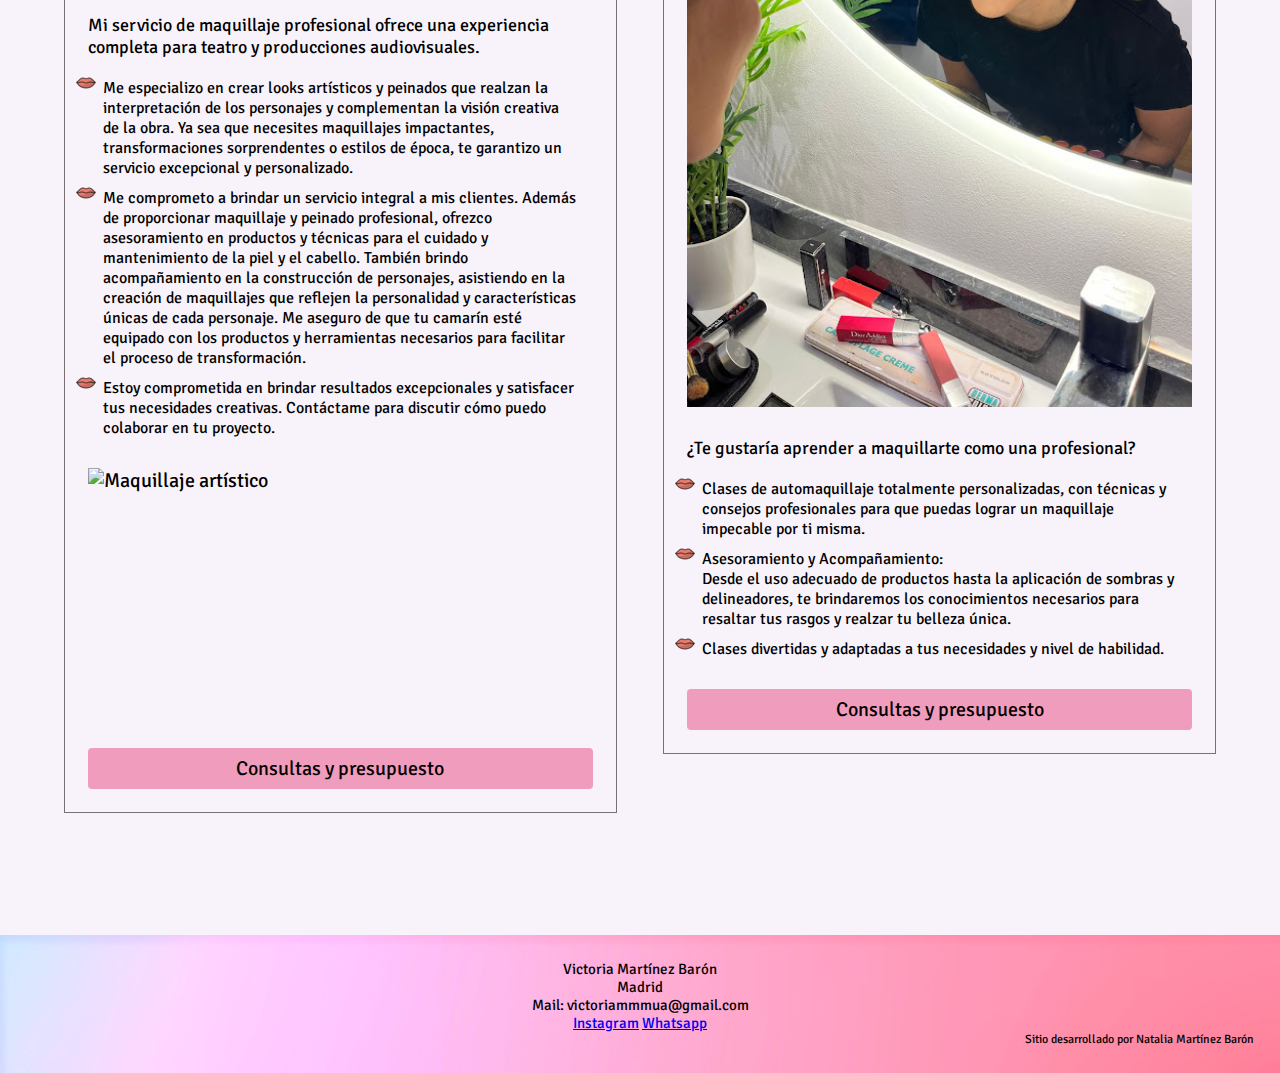
==== commit 3c5eebc9: "Final?" ====
--- a/Index.html
+++ b/Index.html
@@ -81,7 +81,7 @@
                 <ul>
                   <li>Me especializo en crear looks artísticos y peinados que realzan la interpretación de los personajes y complementan la visión creativa de la obra. Ya sea que necesites maquillajes impactantes, transformaciones sorprendentes o estilos de época, te garantizo un servicio excepcional y personalizado.</li>
                   <li>Me comprometo a brindar un servicio integral a mis clientes. Además de proporcionar maquillaje y peinado profesional, ofrezco asesoramiento en productos y técnicas para el cuidado y mantenimiento de la piel y el cabello. También brindo acompañamiento en la construcción de personajes, asistiendo en la creación de maquillajes que reflejen la personalidad y características únicas de cada personaje. Me aseguro de que tu camarín esté equipado con los productos y herramientas necesarios para facilitar el proceso de transformación.</li>
-                  <li>Confía en mí para llevar tus personajes al siguiente nivel con mi servicio de maquillaje artístico y peinado. Estoy comprometida en brindar resultados excepcionales y satisfacer tus necesidades creativas. Contáctame hoy mismo para discutir los detalles de tu producción y reservar mis servicios profesionales.</li>
+                  <li>Estoy comprometida en brindar resultados excepcionales y satisfacer tus necesidades creativas. Contáctame para discutir cómo puedo colaborar en tu proyecto.</li>
                 </ul>
                 <img src="./Images/Index/artístico2.jpg" alt="Maquillaje artístico">
 
@@ -93,7 +93,7 @@
 
                 <h2>Clases de automaquillaje</h2>
                 <br>
-                <img class="foto2" src="./Images/Index/clase automaquillaje.jpg" alt="Clases de automaquillaje">
+                <img class="foto3" src="./Images/Index/clase automaquillaje.jpg" alt="Clases de automaquillaje">
                 
                 <p>¿Te gustaría aprender a maquillarte como una profesional? </p>
                 <ul>
@@ -101,9 +101,9 @@
                   <li>Asesoramiento y Acompañamiento:
                     <br>
                     Desde el uso adecuado de productos hasta la aplicación de sombras y delineadores, te brindaremos los conocimientos necesarios para resaltar tus rasgos y realzar tu belleza única.</li>
-                  <li>Clases divertidas, interactivas y adaptadas a tus necesidades y nivel de habilidad.</li>
+                  <li>Clases divertidas y adaptadas a tus necesidades y nivel de habilidad.</li>
                 </ul>
-                <img src="./Images/Index/artístico2.jpg" alt="Automaquillaje">
+                
 
                 <a href="pagina-presupuestos.html" class="btn-presupuesto">Consultas y presupuesto</a>
               </div>
@@ -121,9 +121,11 @@
               <br>
               Mail: victoriammmua@gmail.com
           </p>
-          <nav  class="firma">
+                   <nav  class="firma">
           <a href="https://www.instagram.com/victoriammmua/?igshid=NTc4MTIwNjQ2YQ%3D%3D"  class="firma">Instagram</a>
-          <a href="./https://api.whatsapp.com/send?phone=34671219505&text=Hola!%20Necesito%20el%20presupuesto%20de%20mi%20maquillaje%20y%20peinado"  class="firma">Whatsapp</a>
+          <a href="https://wa.link/6dvnq9"  class="firma">Whatsapp</a>
+          <p class="firma2">Sitio desarrollado por Natalia Martínez Barón</p>
+
           </nav>
       </div>
   </footer>
--- a/CSS.css
+++ b/CSS.css
@@ -108,6 +108,10 @@
         font-size: 15px;
         text-align: center;
     }
+.firma2 {
+    text-align: right;
+    font-size: 12px;
+}
 
     
 /* cajas del index*/
@@ -143,6 +147,13 @@
   .box .foto2{
     width: auto;
     height: 400px;
+    object-fit: cover;
+    margin-bottom: 30px;
+  }
+
+  .box .foto3{
+    width: auto;
+    height: auto;
     object-fit: cover;
     margin-bottom: 30px;
   }
@@ -175,7 +186,7 @@
   }
   
   .btn-presupuesto:hover {
-    transform: scale(1.1);
+    transform: scale(1.08);
   }
   
 
@@ -332,8 +343,12 @@
 
 
 /*Página con formulario de contacto*/
+form{
+    padding: 5% 10% 0% 10%;
+}
 .form-group {
     margin-bottom: 20px;
+    padding: 5px;
   }
   
   label {
@@ -343,21 +358,35 @@
   
   input,
   textarea {
-    width: 100%;
+    width: 75%;
     padding: 10px;
     border: 1px solid #ccc;
     border-radius: 4px;
-  }
-  
-  button {
-    background-color: #4CAF50;
-    color: white;
-    padding: 10px 20px;
-    border: none;
-    border-radius: 4px;
-    cursor: pointer;
-  }
-  
+  } 
+  input, text{
+    width: 25%;
+    height: 25px
+  }
+
+/*Iframe Mapa*/
+    #map-container {
+        position:relative;
+        display: flex;
+        flex-direction: column;
+        width: 350px;
+        height: 0;
+        padding-bottom: 30%; 
+        
+        margin: 10%;
+    }
+
+    #map {
+        position: absolute;
+        top: 10%;
+        left: 20%;
+        width: 90%;
+        height: 90%;
+    }
 
 
 /* Estilos generales para otros tamaños de pantalla */
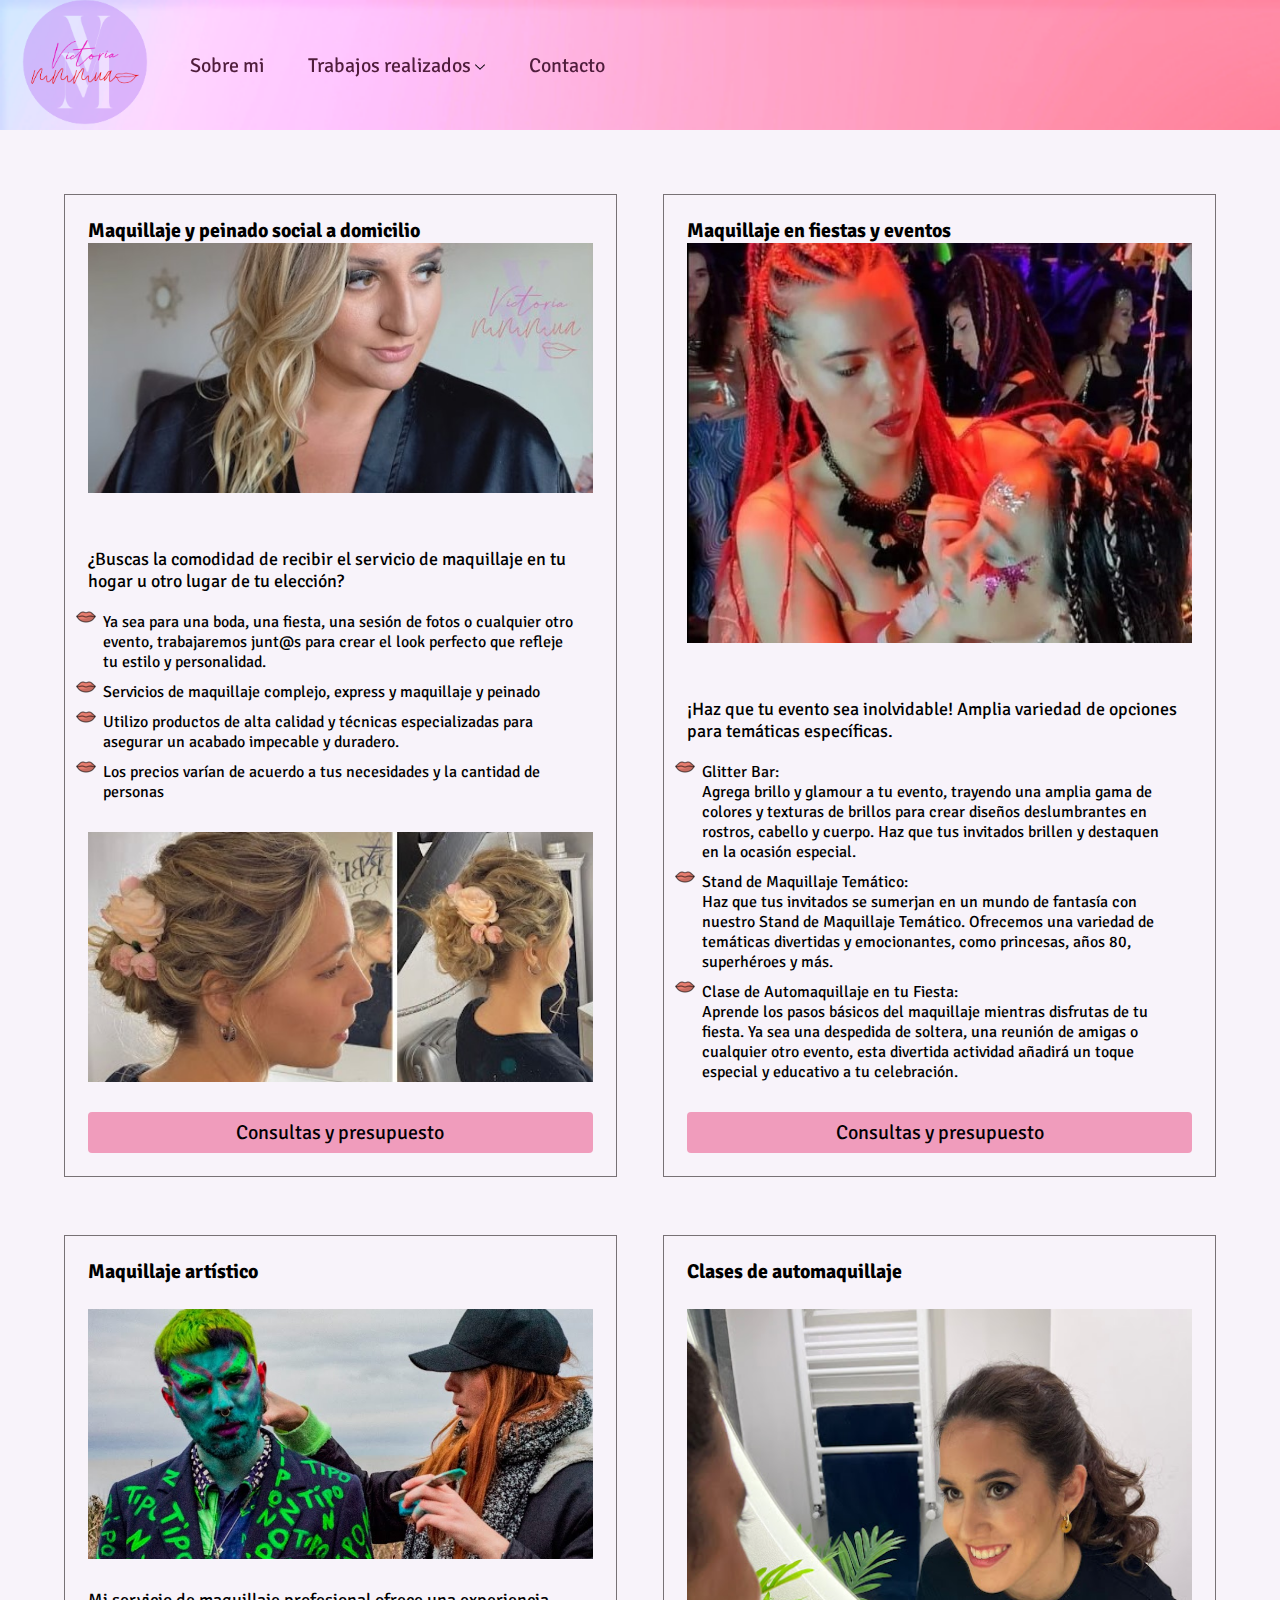
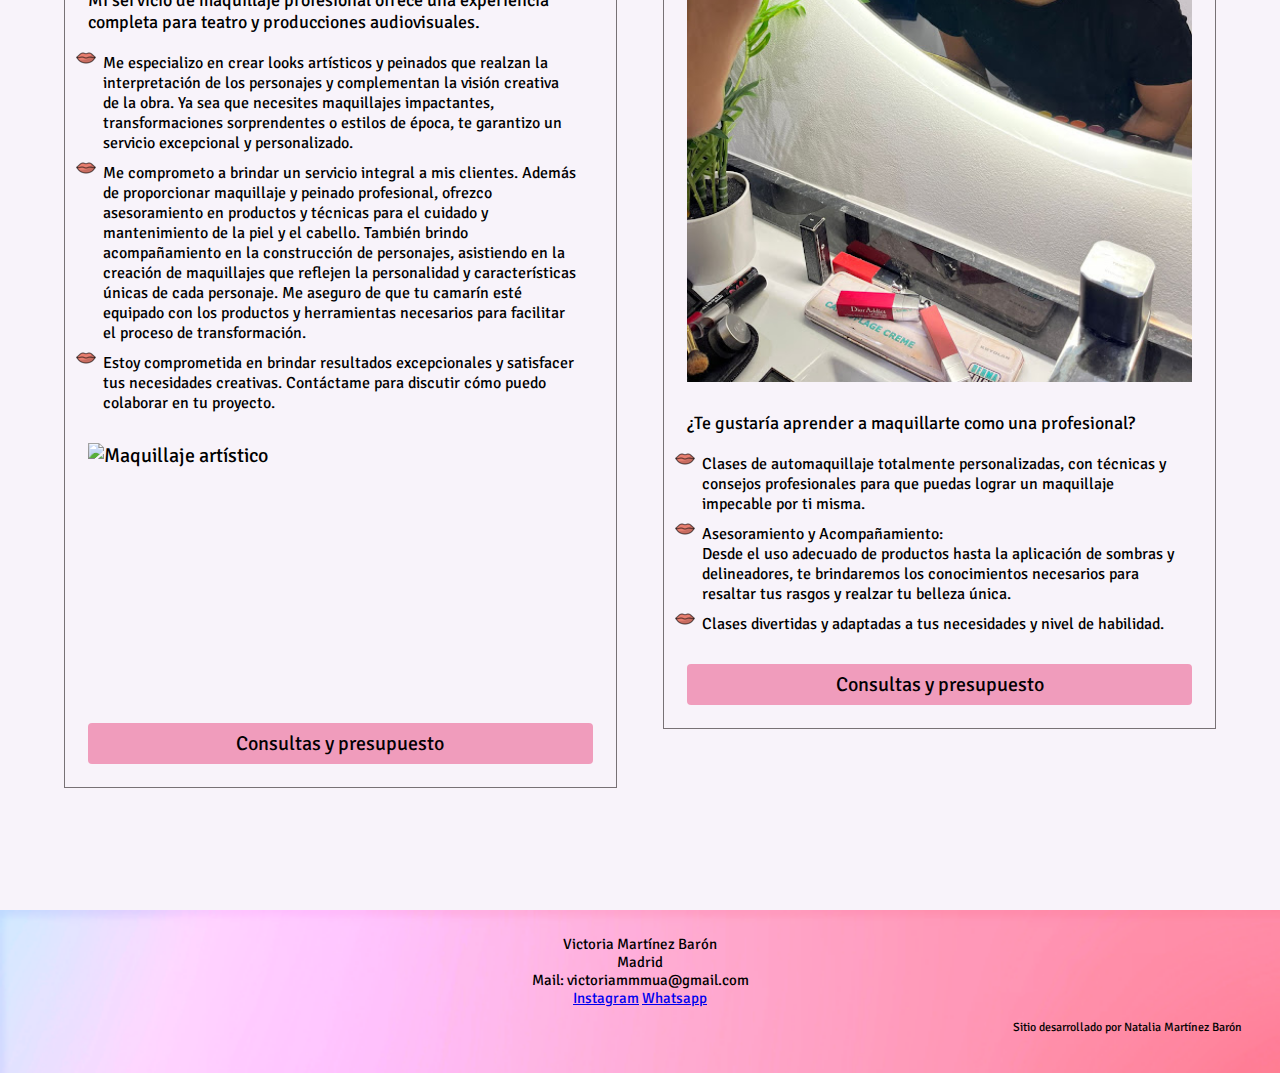
==== commit 71b7521e: "retoque espacios" ====
--- a/Index.html
+++ b/Index.html
@@ -42,7 +42,6 @@
             <div class="container">
               <div class="box">
                 <h2>Maquillaje y peinado social a domicilio</h2>
-                <br>
                 <img src="./Images/Index/social.jpg" alt="Maquillaje social">
                 <br>               
                 <p>¿Buscas la comodidad de recibir el servicio de maquillaje en tu hogar u otro lugar de tu elección?</p>
@@ -58,7 +57,6 @@
 
               <div class="box">
                 <h2>Maquillaje en fiestas y eventos</h2>
-                <br>
                 <img class="foto2" src="./Images/Index/Victoria Mmmua - Eventos.jpg" alt="Maquillaje en fiestas y eventos">
                 <br>
                 <p>¡Haz que tu evento sea inolvidable! Amplia variedad de opciones para temáticas específicas. </p>
--- a/CSS.css
+++ b/CSS.css
@@ -12,14 +12,15 @@
     background-image: url('./Images/backgound.PNG');
     background-repeat: no-repeat;
     background-size: 100%;
-
-    
+    position:static;    
     color: black;
     padding:10px, 10%;
     display: flex;
     justify-content:first baseline;
     align-items: center;
     height: 130px;
+    position: sticky;
+    top: 0;
 }
 
 
@@ -111,6 +112,7 @@
 .firma2 {
     text-align: right;
     font-size: 12px;
+    padding: 1%;
 }
 
     
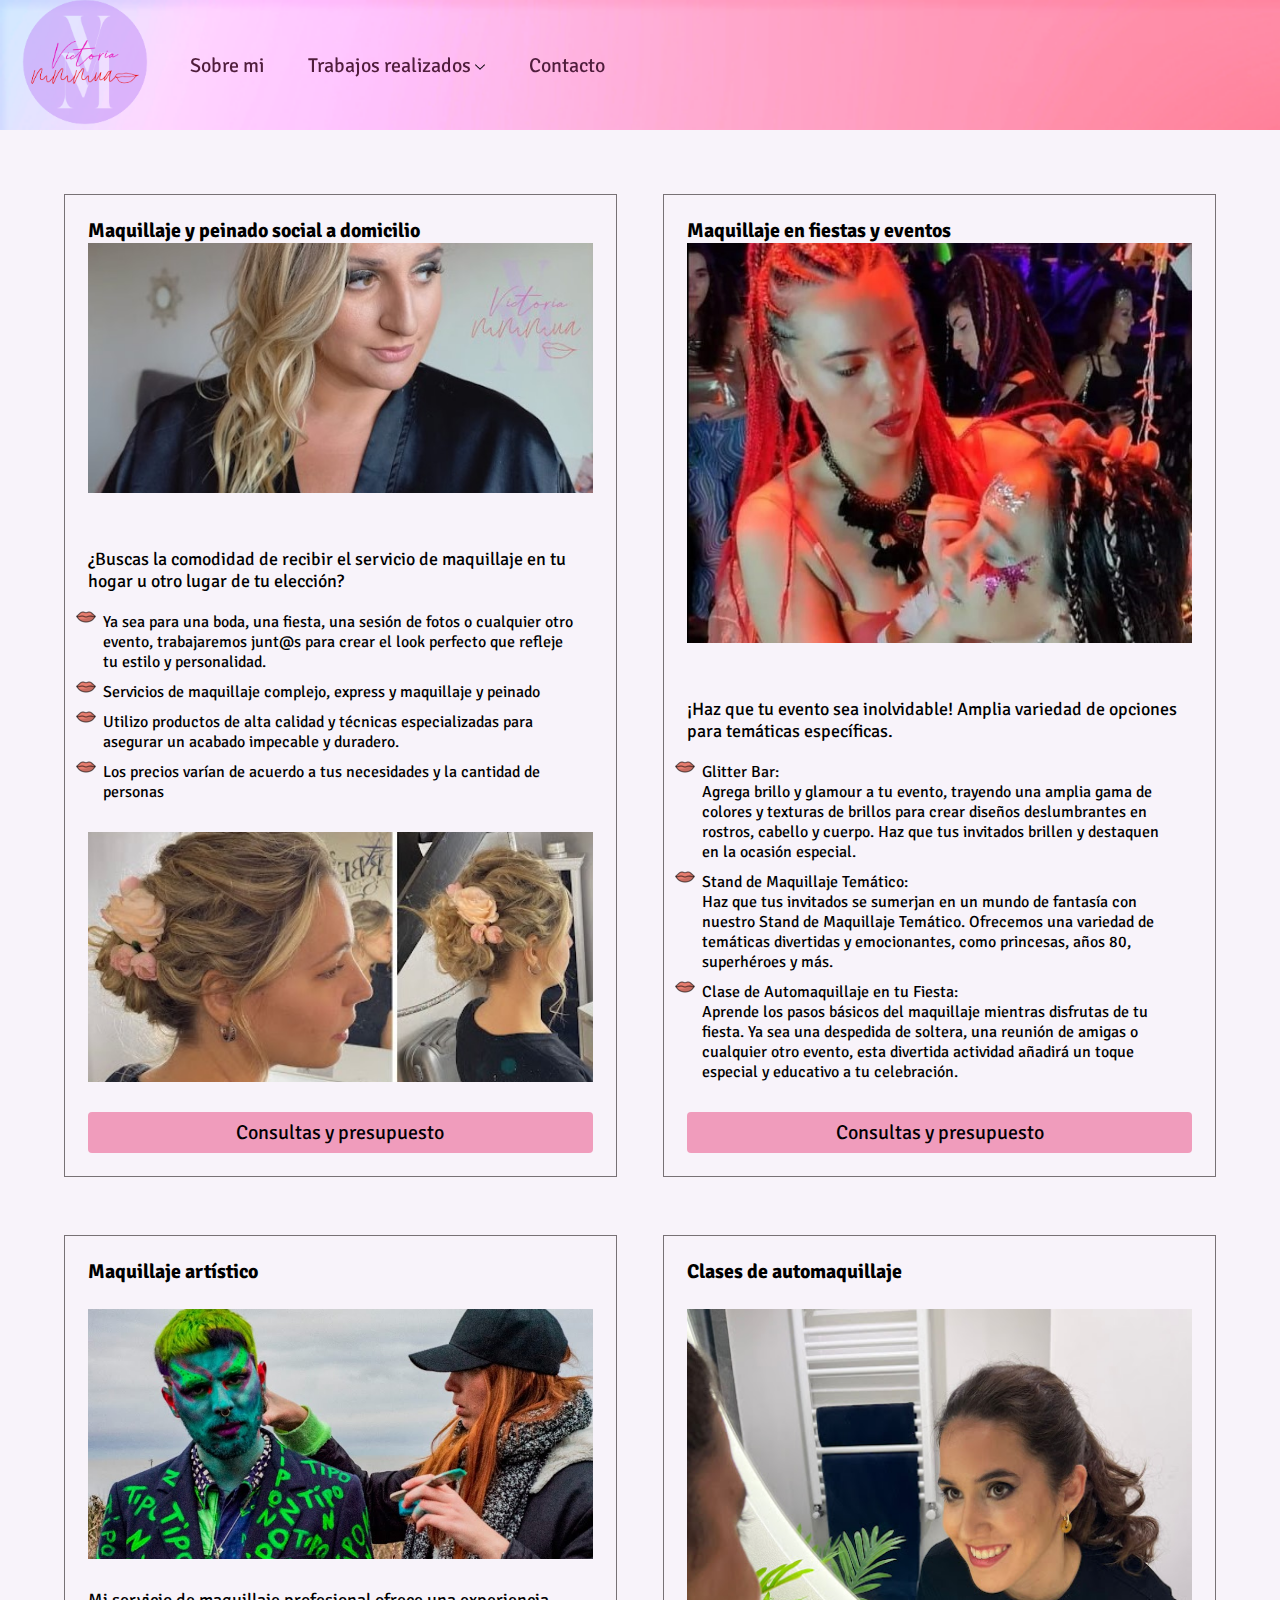
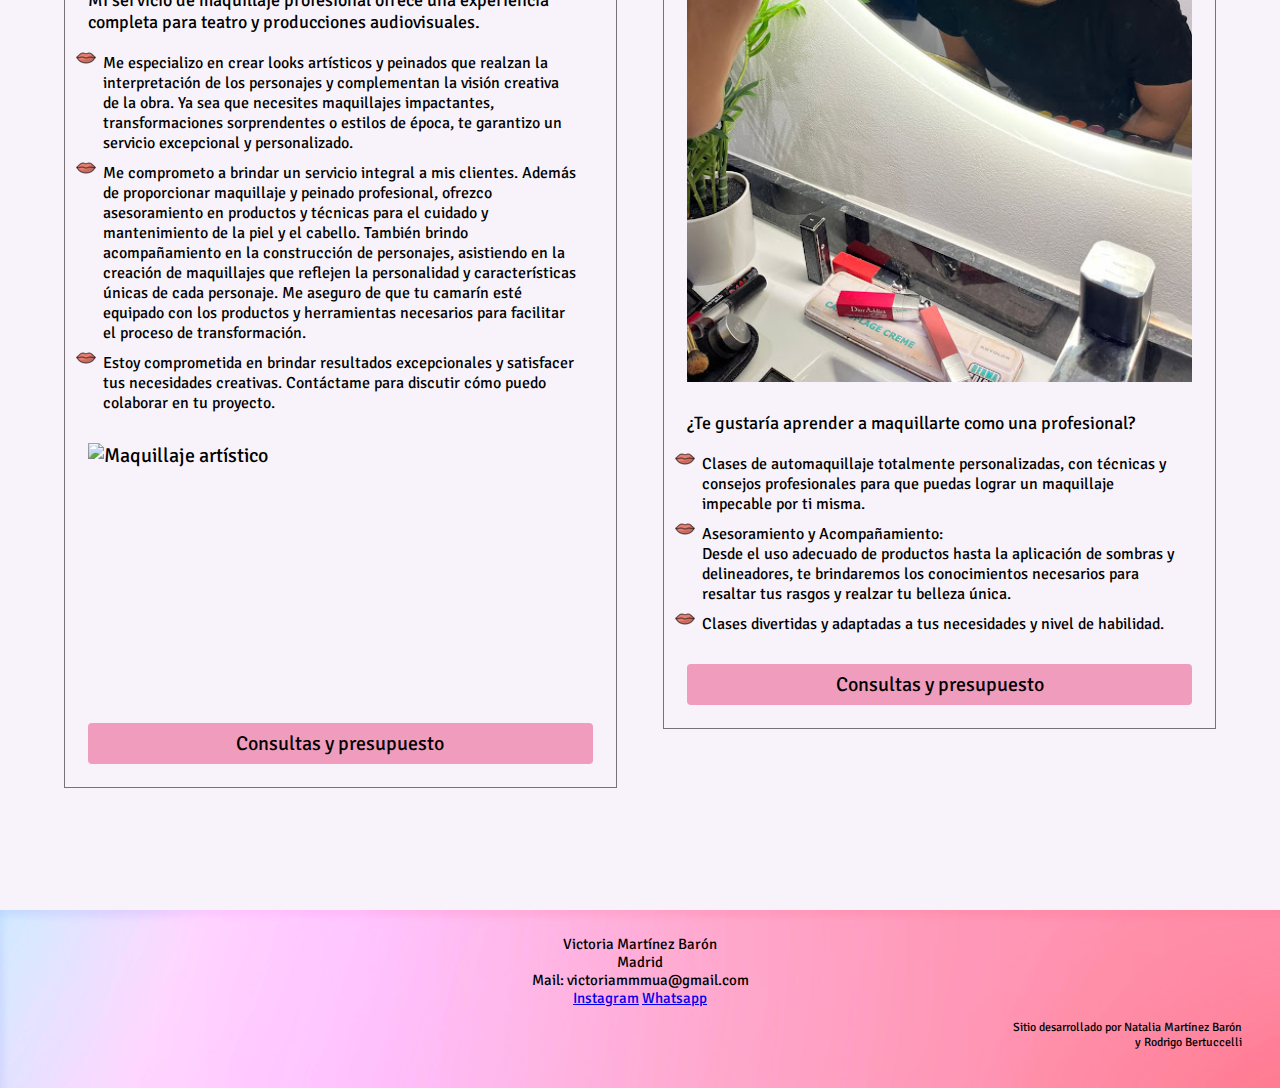
==== commit 18d6d329: "ajustes finales" ====
--- a/Index.html
+++ b/Index.html
@@ -52,7 +52,7 @@
                   <li>Los precios varían de acuerdo a tus necesidades y la cantidad de personas</li>
                 </ul>
                 <img src="./Images/Index/peinado.jpg" alt="Maquillaje social">
-                <a href="pagina-presupuestos.html" class="btn-presupuesto">Consultas y presupuesto</a>
+                <a href="https://wa.link/6dvnq9" class="btn-presupuesto">Consultas y presupuesto</a>
               </div>
 
               <div class="box">
@@ -68,7 +68,7 @@
                   <li>Clase de Automaquillaje en tu Fiesta: <br>
                     Aprende los pasos básicos del maquillaje mientras disfrutas de tu fiesta. Ya sea una despedida de soltera, una reunión de amigas o cualquier otro evento, esta divertida actividad añadirá un toque especial y educativo a tu celebración.</li>
                 </ul>
-                <a href="pagina-presupuestos.html" class="btn-presupuesto">Consultas y presupuesto</a>
+                <a href="https://wa.link/6dvnq9" class="btn-presupuesto">Consultas y presupuesto</a>
               </div>
               
               <div class="box">
@@ -83,7 +83,7 @@
                 </ul>
                 <img src="./Images/Index/artístico2.jpg" alt="Maquillaje artístico">
 
-                <a href="pagina-presupuestos.html" class="btn-presupuesto">Consultas y presupuesto</a>
+                <a href="https://wa.link/6dvnq9" class="btn-presupuesto">Consultas y presupuesto</a>
               </div>
 
               
@@ -103,7 +103,7 @@
                 </ul>
                 
 
-                <a href="pagina-presupuestos.html" class="btn-presupuesto">Consultas y presupuesto</a>
+                <a href="https://wa.link/6dvnq9" class="btn-presupuesto">Consultas y presupuesto</a>
               </div>
 
               
@@ -122,7 +122,7 @@
                    <nav  class="firma">
           <a href="https://www.instagram.com/victoriammmua/?igshid=NTc4MTIwNjQ2YQ%3D%3D"  class="firma">Instagram</a>
           <a href="https://wa.link/6dvnq9"  class="firma">Whatsapp</a>
-          <p class="firma2">Sitio desarrollado por Natalia Martínez Barón</p>
+          <p class="firma2">Sitio desarrollado por Natalia Martínez Barón<br>y Rodrigo Bertuccelli</p>
 
           </nav>
       </div>
--- a/CSS.css
+++ b/CSS.css
@@ -21,6 +21,7 @@
     height: 130px;
     position: sticky;
     top: 0;
+    z-index: 100;
 }
 
 
@@ -375,9 +376,8 @@
         position:relative;
         display: flex;
         flex-direction: column;
-        width: 350px;
-        height: 0;
-        padding-bottom: 30%; 
+
+        padding-bottom: 10%; 
         
         margin: 10%;
     }
@@ -385,16 +385,16 @@
     #map {
         position: absolute;
         top: 10%;
-        left: 20%;
-        width: 90%;
-        height: 90%;
+        left: 10%;
+        width: 500px;
+        height: 350px;
     }
 
 
 /* Estilos generales para otros tamaños de pantalla */
 /* ... */
      /* Estilos para dispositivos móviles */
-    @media (max-width: 768px) {
+ @media (max-width: 768px) {
         /*Cajas de producto del Index*/
 
         .box {
@@ -492,6 +492,34 @@
 
         }
 
+        /* Iframe con mapa en sección COntacto
+        #map-container {
+            position:relative;
+            display: flex;
+            flex-direction: column;
+            width: 300px;
+            height: 350px;
+            padding-bottom: 10%; 
+
+        }*/
+            #map-container {
+        position:relative;
+        display: flex;
+        flex-direction: column;
+
+        padding-bottom: 10%; 
+        
+        margin: 10%;
+    }
+
+    #map {
+        position: relative;
+        top: 10%;
+        left: 10%;
+        width: 350px;
+        height: 450px;
+    }
+
 /* Estilos para tablets */
 @media (min-width: 769px) and (max-width: 1024px) {
  
